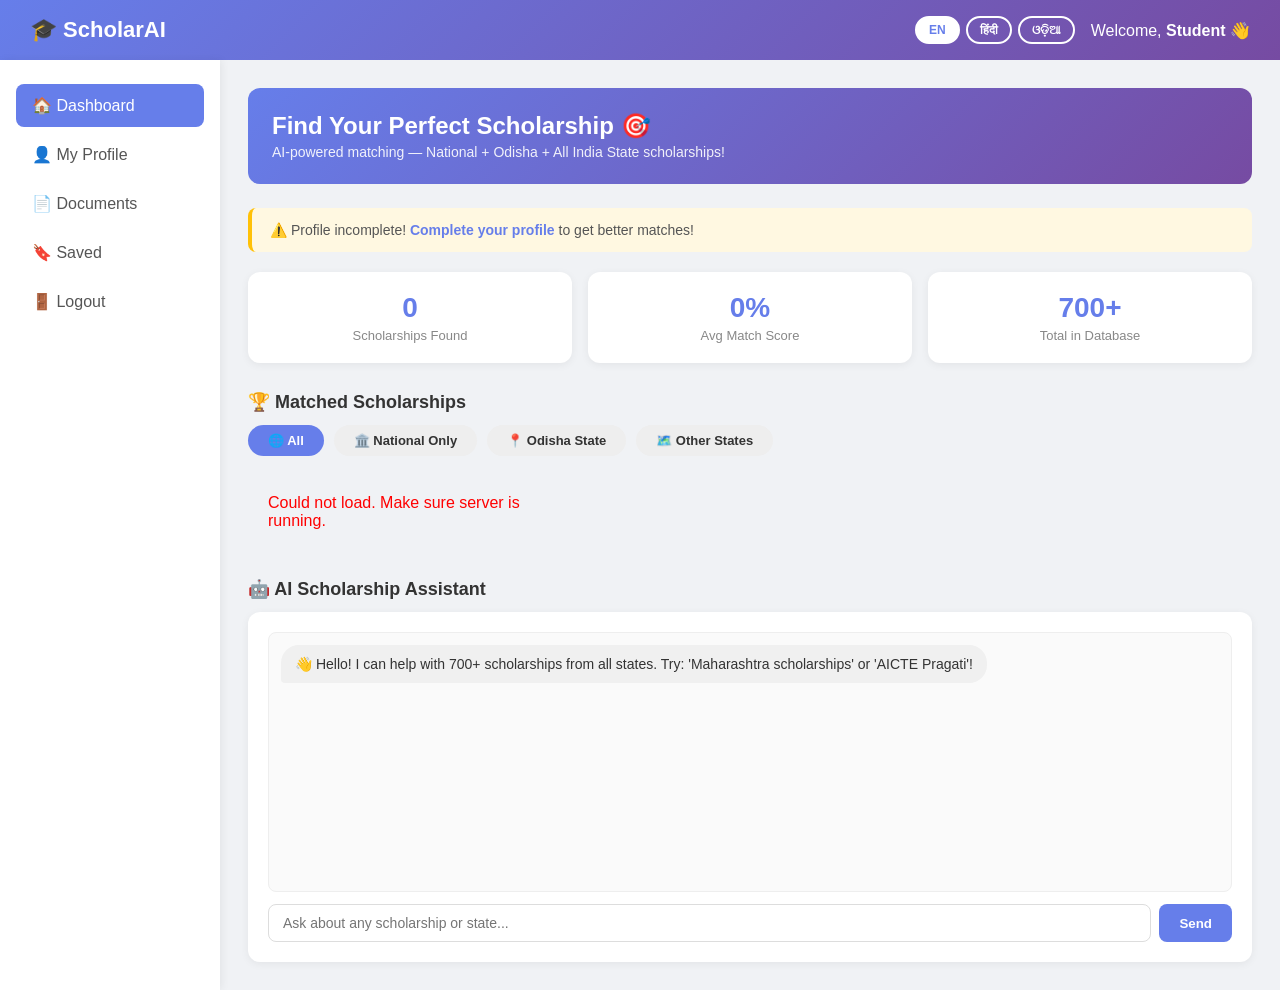
==== templates/dashboard.html @ e86f6b5e "ScholarAI complete project" ====
<!DOCTYPE html>
<html lang="en">
<head>
  <meta charset="UTF-8">
  <title>ScholarAI - Dashboard</title>
  <style>
    * { margin: 0; padding: 0; box-sizing: border-box; }
    body { font-family: 'Segoe UI', sans-serif; background: #f0f2f5; }
    .navbar {
      background: linear-gradient(135deg, #667eea, #764ba2);
      padding: 16px 30px;
      display: flex;
      justify-content: space-between;
      align-items: center;
      color: white;
    }
    .navbar h1 { font-size: 22px; }
    .navbar-right { display: flex; align-items: center; gap: 16px; }
    .lang-switcher { display: flex; gap: 6px; }
    .lang-btn {
      padding: 5px 12px;
      border: 2px solid white;
      border-radius: 20px;
      background: transparent;
      color: white;
      cursor: pointer;
      font-size: 12px;
      font-weight: 600;
    }
    .lang-btn.active { background: white; color: #667eea; }
    .container { display: flex; min-height: calc(100vh - 60px); }
    .sidebar {
      width: 220px;
      background: white;
      padding: 24px 16px;
      box-shadow: 2px 0 8px rgba(0,0,0,0.06);
    }
    .sidebar a {
      display: block;
      padding: 12px 16px;
      color: #555;
      text-decoration: none;
      border-radius: 8px;
      margin-bottom: 6px;
      font-weight: 500;
    }
    .sidebar a:hover, .sidebar a.active { background: #667eea; color: white; }
    .main { flex: 1; padding: 28px; }
    .welcome {
      background: linear-gradient(135deg, #667eea, #764ba2);
      color: white;
      padding: 24px;
      border-radius: 12px;
      margin-bottom: 24px;
    }
    .welcome h2 { font-size: 24px; margin-bottom: 4px; }
    .welcome p { opacity: 0.9; font-size: 14px; }
    .stats { display: flex; gap: 16px; margin-bottom: 28px; }
    .stat-card {
      background: white;
      padding: 20px;
      border-radius: 12px;
      flex: 1;
      text-align: center;
      box-shadow: 0 2px 8px rgba(0,0,0,0.06);
    }
    .stat-card h3 { font-size: 28px; color: #667eea; }
    .stat-card p { color: #888; font-size: 13px; margin-top: 4px; }
    .section-title { font-size: 18px; font-weight: 700; color: #333; margin-bottom: 12px; }
    .filter-btns { display: flex; gap: 10px; margin-bottom: 18px; flex-wrap: wrap; }
    .filter-btn {
      padding: 8px 20px;
      border: none;
      border-radius: 20px;
      cursor: pointer;
      font-weight: 600;
      font-size: 13px;
    }
    .filter-btn.active { background: #667eea; color: white; }
    .filter-btn.inactive { background: #eee; color: #333; }
    .filter-btn:hover { opacity: 0.85; }
    .cards-grid {
      display: grid;
      grid-template-columns: repeat(auto-fill, minmax(280px, 1fr));
      gap: 18px;
      margin-bottom: 28px;
    }
    .card {
      background: white;
      border-radius: 12px;
      padding: 20px;
      box-shadow: 0 2px 8px rgba(0,0,0,0.06);
      border-left: 4px solid #667eea;
    }
    .card h3 { font-size: 15px; color: #333; margin-bottom: 6px; }
    .card p { font-size: 13px; color: #666; margin-bottom: 4px; }
    .match { display: inline-block; background: #e8f5e9; color: #2e7d32; padding: 3px 10px; border-radius: 20px; font-size: 12px; font-weight: 600; margin: 6px 0; }
    .match.low { background: #fff3e0; color: #e65100; }
    .type-badge { display: inline-block; padding: 2px 8px; border-radius: 10px; font-size: 11px; font-weight: 600; margin-bottom: 6px; }
    .type-national { background: #e3f2fd; color: #1565c0; }
    .type-state { background: #fff3e0; color: #e65100; }
    .type-other { background: #f3e5f5; color: #6a1b9a; }
    .btn-row { display: flex; gap: 8px; margin-top: 10px; }
    .apply-btn { flex: 1; padding: 8px 14px; background: #667eea; color: white; border-radius: 6px; text-decoration: none; font-size: 13px; border: none; cursor: pointer; text-align: center; }
    .apply-btn:hover { background: #764ba2; }
    .save-btn { padding: 8px 14px; background: #ffc107; color: #333; border: none; border-radius: 6px; cursor: pointer; font-size: 14px; font-weight: 600; }
    .save-btn:hover { background: #ffb300; }
    .profile-banner { background: #fff8e1; border-left: 4px solid #ffc107; padding: 14px 18px; border-radius: 8px; margin-bottom: 20px; font-size: 14px; color: #555; display: none; }
    .profile-banner a { color: #667eea; font-weight: 600; text-decoration: none; }
    .chatbot { background: white; border-radius: 12px; padding: 20px; box-shadow: 0 2px 8px rgba(0,0,0,0.06); }
    .chat-box { height: 260px; overflow-y: auto; border: 1px solid #eee; border-radius: 8px; padding: 12px; margin-bottom: 12px; background: #fafafa; }
    .chat-msg { margin-bottom: 10px; font-size: 14px; }
    .chat-msg.user { text-align: right; }
    .chat-msg.user span { background: #667eea; color: white; padding: 8px 14px; border-radius: 18px 18px 4px 18px; display: inline-block; max-width: 80%; }
    .chat-msg.bot span { background: #f0f0f0; color: #333; padding: 8px 14px; border-radius: 18px 18px 18px 4px; display: inline-block; max-width: 80%; line-height: 1.6; }
    .chat-msg.bot span a { color: #667eea; font-weight: 600; word-break: break-all; }
    .chat-input { display: flex; gap: 8px; }
    .chat-input input { flex: 1; padding: 10px 14px; border: 1px solid #ddd; border-radius: 8px; font-size: 14px; outline: none; }
    .chat-input input:focus { border-color: #667eea; }
    .chat-input button { padding: 10px 20px; background: #667eea; color: white; border: none; border-radius: 8px; cursor: pointer; font-weight: 600; }
    .chat-input button:hover { background: #764ba2; }
  </style>
</head>
<body>

<div class="navbar">
  <h1>🎓 ScholarAI</h1>
  <div class="navbar-right">
    <div class="lang-switcher">
      <button class="lang-btn active" id="lang-en" onclick="setLang('en')">EN</button>
      <button class="lang-btn" id="lang-hi" onclick="setLang('hi')">हिंदी</button>
      <button class="lang-btn" id="lang-od" onclick="setLang('od')">ଓଡ଼ିଆ</button>
    </div>
    <span>Welcome, <strong id="user-name">Student</strong> 👋</span>
  </div>
</div>

<div class="container">
  <div class="sidebar">
    <a href="/dashboard" class="active" data-key="dashboard">🏠 Dashboard</a>
    <a href="/profile" data-key="profile">👤 My Profile</a>
    <a href="/documents" data-key="documents">📄 Documents</a>
    <a href="/saved" data-key="saved">🔖 Saved</a>
    <a href="/" onclick="localStorage.clear()" data-key="logout">🚪 Logout</a>
  </div>

  <div class="main">
    <div class="welcome">
      <h2 id="welcome-title">Find Your Perfect Scholarship 🎯</h2>
      <p id="welcome-sub">AI-powered matching — National + Odisha + All India State scholarships!</p>
    </div>

    <div class="profile-banner" id="profile-banner">
      <span id="banner-text">⚠️ Profile incomplete!</span>
      <a href="/profile" id="banner-link">Complete your profile</a>
      <span id="banner-text2"> to get better matches!</span>
    </div>

    <div class="stats">
      <div class="stat-card">
        <h3 id="total-count">0</h3>
        <p id="stat1">Scholarships Found</p>
      </div>
      <div class="stat-card">
        <h3 id="avg-match">0%</h3>
        <p id="stat2">Avg Match Score</p>
      </div>
      <div class="stat-card">
        <h3 id="db-total">700+</h3>
        <p id="stat3">Total in Database</p>
      </div>
    </div>

    <div class="section-title" id="matched-title">🏆 Matched Scholarships</div>
    <div class="filter-btns">
      <button class="filter-btn active" id="btn-all" onclick="loadScholarships('all')" data-key="filter-all">🌐 All</button>
      <button class="filter-btn inactive" id="btn-national" onclick="loadScholarships('national')" data-key="filter-national">🏛️ National Only</button>
      <button class="filter-btn inactive" id="btn-state" onclick="loadScholarships('state')" data-key="filter-state">📍 Odisha State</button>
      <button class="filter-btn inactive" id="btn-other" onclick="loadScholarships('other')" data-key="filter-other">🗺️ Other States</button>
    </div>

    <div class="cards-grid" id="scholarship-cards">
      <p style="color:#888;padding:20px;">Loading scholarships...</p>
    </div>

    <div class="section-title" id="chatbot-title">🤖 AI Scholarship Assistant</div>
    <div class="chatbot">
      <div class="chat-box" id="chat-box">
        <div class="chat-msg bot">
          <span id="chat-welcome">👋 Hello! I can help with 700+ scholarships from all states. Try asking: 'Maharashtra scholarships' or 'AICTE Pragati'!</span>
        </div>
      </div>
      <div class="chat-input">
        <input type="text" id="chat-input"
          placeholder="Ask about any scholarship or state..."
          onkeypress="if(event.key==='Enter') sendChat()">
        <button onclick="sendChat()" id="send-btn">Send</button>
      </div>
    </div>
  </div>
</div>

<script>
  const translations = {
    en: {
      "dashboard": "🏠 Dashboard", "profile": "👤 My Profile",
      "documents": "📄 Documents", "saved": "🔖 Saved", "logout": "🚪 Logout",
      "welcome-title": "Find Your Perfect Scholarship 🎯",
      "welcome-sub": "AI-powered matching — National + Odisha + All India State scholarships!",
      "banner-text": "⚠️ Profile incomplete!", "banner-link": "Complete your profile",
      "banner-text2": " to get better matches!",
      "stat1": "Scholarships Found", "stat2": "Avg Match Score", "stat3": "Total in Database",
      "matched-title": "🏆 Matched Scholarships",
      "filter-all": "🌐 All", "filter-national": "🏛️ National Only",
      "filter-state": "📍 Odisha State", "filter-other": "🗺️ Other States",
      "chatbot-title": "🤖 AI Scholarship Assistant",
      "chat-welcome": "👋 Hello! I can help with 700+ scholarships from all states. Try: 'Maharashtra scholarships' or 'AICTE Pragati'!",
      "chat-placeholder": "Ask about any scholarship or state...",
      "send-btn": "Send", "apply-btn": "Apply Now →",
      "provider": "Provider", "amount": "Amount", "deadline": "Deadline", "match-text": "Match",
      "national-badge": "🏛️ National", "state-badge": "📍 Odisha State", "other-badge": "🗺️ State",
      "no-scholarship": "No scholarships found.", "update-profile": "Update profile for better matches!",
      "days-left": "days left", "only": "Only", "passed": "Deadline passed"
    },
    hi: {
      "dashboard": "🏠 डैशबोर्ड", "profile": "👤 मेरी प्रोफाइल",
      "documents": "📄 दस्तावेज़", "saved": "🔖 सहेजे गए", "logout": "🚪 लॉग आउट",
      "welcome-title": "अपनी सही छात्रवृत्ति खोजें 🎯",
      "welcome-sub": "AI आधारित मिलान — राष्ट्रीय + ओडिशा + सभी राज्य छात्रवृत्ति!",
      "banner-text": "⚠️ प्रोफाइल अधूरी है!", "banner-link": "अपनी प्रोफाइल पूरी करें",
      "banner-text2": " बेहतर मिलान के लिए!",
      "stat1": "छात्रवृत्तियां मिलीं", "stat2": "औसत मिलान स्कोर", "stat3": "डेटाबेस में कुल",
      "matched-title": "🏆 मिली हुई छात्रवृत्तियां",
      "filter-all": "🌐 सभी", "filter-national": "🏛️ केवल राष्ट्रीय",
      "filter-state": "📍 ओडिशा राज्य", "filter-other": "🗺️ अन्य राज्य",
      "chatbot-title": "🤖 AI छात्रवृत्ति सहायक",
      "chat-welcome": "👋 नमस्ते! मैं 700+ छात्रवृत्तियों में मदद कर सकता हूं। पूछें: 'महाराष्ट्र छात्रवृत्ति'!",
      "chat-placeholder": "किसी भी छात्रवृत्ति या राज्य के बारे में पूछें...",
      "send-btn": "भेजें", "apply-btn": "अभी आवेदन करें →",
      "provider": "प्रदाता", "amount": "राशि", "deadline": "अंतिम तिथि", "match-text": "मिलान",
      "national-badge": "🏛️ राष्ट्रीय", "state-badge": "📍 ओडिशा राज्य", "other-badge": "🗺️ राज्य",
      "no-scholarship": "कोई छात्रवृत्ति नहीं मिली।", "update-profile": "बेहतर मिलान के लिए प्रोफाइल अपडेट करें!",
      "days-left": "दिन बचे", "only": "केवल", "passed": "समय सीमा समाप्त"
    },
    od: {
      "dashboard": "🏠 ଡ୍ୟାସବୋର୍ଡ", "profile": "👤 ମୋ ପ୍ରୋଫାଇଲ",
      "documents": "📄 ଦଲିଲ", "saved": "🔖 ସଞ୍ଚିତ", "logout": "🚪 ଲଗଆଉଟ",
      "welcome-title": "ଆପଣଙ୍କ ସଠିକ ଛାତ୍ରବୃତ୍ତି ଖୋଜନ୍ତୁ 🎯",
      "welcome-sub": "AI ଆଧାରିତ ମିଳାଣ — ଜାତୀୟ + ଓଡ଼ିଶା + ସମସ୍ତ ରାଜ୍ୟ ଛାତ୍ରବୃତ୍ତି!",
      "banner-text": "⚠️ ପ୍ରୋଫାଇଲ ଅସମ୍ପୂର୍ଣ୍ଣ!", "banner-link": "ଆପଣଙ୍କ ପ୍ରୋଫାଇଲ ସମ୍ପୂର୍ଣ୍ଣ କରନ୍ତୁ",
      "banner-text2": " ଭଲ ମିଳାଣ ପାଇଁ!",
      "stat1": "ଛାତ୍ରବୃତ୍ତି ମିଳିଲା", "stat2": "ହାରାହାରି ମିଳାଣ", "stat3": "ଡାଟାବେସରେ ମୋଟ",
      "matched-title": "🏆 ମିଳିଥିବା ଛାତ୍ରବୃତ୍ତି",
      "filter-all": "🌐 ସମସ୍ତ", "filter-national": "🏛️ କେବଳ ଜାତୀୟ",
      "filter-state": "📍 ଓଡ଼ିଶା ରାଜ୍ୟ", "filter-other": "🗺️ ଅନ୍ୟ ରାଜ୍ୟ",
      "chatbot-title": "🤖 AI ଛାତ୍ରବୃତ୍ତି ସହାୟକ",
      "chat-welcome": "👋 ନମସ୍କାର! ମୁଁ 700+ ଛାତ୍ରବୃତ୍ତି ବିଷୟରେ ସାହାଯ୍ୟ କରିପାରିବି!",
      "chat-placeholder": "ଯେକୌଣସି ଛାତ୍ରବୃତ୍ତି ବା ରାଜ୍ୟ ବିଷୟରେ ପଚାରନ୍ତୁ...",
      "send-btn": "ପଠାନ୍ତୁ", "apply-btn": "ଏବେ ଆବେଦନ କରନ୍ତୁ →",
      "provider": "ପ୍ରଦାନକର୍ତ୍ତା", "amount": "ପରିମାଣ", "deadline": "ଶେଷ ତାରିଖ", "match-text": "ମିଳାଣ",
      "national-badge": "🏛️ ଜାତୀୟ", "state-badge": "📍 ଓଡ଼ିଶା ରାଜ୍ୟ", "other-badge": "🗺️ ରାଜ୍ୟ",
      "no-scholarship": "କୌଣସି ଛାତ୍ରବୃତ୍ତି ମିଳିଲା ନାହିଁ।", "update-profile": "ଭଲ ମିଳାଣ ପାଇଁ ପ୍ରୋଫାଇଲ ଅପଡେଟ କରନ୍ତୁ!",
      "days-left": "ଦିନ ବାକି", "only": "କେବଳ", "passed": "ସମୟସୀମା ଶେଷ"
    }
  };

  let currentLang = localStorage.getItem("lang") || "en";
  let currentFilter = "all";
  const userName = localStorage.getItem("user_name");
  const userEmail = localStorage.getItem("user_email");
  if (userName) document.getElementById("user-name").textContent = userName;
  if (!userEmail) document.getElementById("profile-banner").style.display = "block";

  // Load total count
  fetch("/get_total_count")
  .then(r => r.json())
  .then(data => { document.getElementById("db-total").textContent = data.total + "+"; })
  .catch(() => {});

  // ==============================
  // COUNTDOWN HELPER
  // ==============================
  function getCountdown(deadlineStr, t) {
    try {
      const months = {"Jan":0,"Feb":1,"Mar":2,"Apr":3,"May":4,"Jun":5,"Jul":6,"Aug":7,"Sep":8,"Oct":9,"Nov":10,"Dec":11};
      let day, month, year;
      if (deadlineStr.includes("-")) {
        const parts = deadlineStr.split("-");
        day = parseInt(parts[0]); month = parseInt(parts[1]) - 1; year = parseInt(parts[2]);
      } else {
        const parts = deadlineStr.split(" ");
        day = parseInt(parts[0]); month = months[parts[1]] !== undefined ? months[parts[1]] : 0; year = parseInt(parts[2]);
      }
      const deadlineDate = new Date(year, month, day);
      const today = new Date(); today.setHours(0,0,0,0);
      const daysLeft = Math.ceil((deadlineDate - today) / (1000 * 60 * 60 * 24));
      if (daysLeft > 60) return `<span style="background:#e8f5e9;color:#2e7d32;padding:3px 10px;border-radius:20px;font-size:12px;font-weight:600;display:inline-block;margin:4px 0;">⏰ ${daysLeft} ${t["days-left"]}</span>`;
      else if (daysLeft > 30) return `<span style="background:#fff3e0;color:#f57c00;padding:3px 10px;border-radius:20px;font-size:12px;font-weight:600;display:inline-block;margin:4px 0;">⚠️ ${daysLeft} ${t["days-left"]}</span>`;
      else if (daysLeft > 0) return `<span style="background:#ffebee;color:#c62828;padding:3px 10px;border-radius:20px;font-size:12px;font-weight:600;display:inline-block;margin:4px 0;">🔥 ${t["only"]} ${daysLeft} ${t["days-left"]}!</span>`;
      else return `<span style="background:#f5f5f5;color:#999;padding:3px 10px;border-radius:20px;font-size:12px;font-weight:600;display:inline-block;margin:4px 0;">❌ ${t["passed"]}</span>`;
    } catch(e) { return ""; }
  }

  // ==============================
  // SET LANGUAGE
  // ==============================
  function setLang(lang) {
    currentLang = lang;
    localStorage.setItem("lang", lang);
    ["en","hi","od"].forEach(l => {
      document.getElementById("lang-"+l).className = l===lang ? "lang-btn active" : "lang-btn";
    });
    const t = translations[lang];
    document.getElementById("welcome-title").textContent = t["welcome-title"];
    document.getElementById("welcome-sub").textContent = t["welcome-sub"];
    document.getElementById("banner-text").textContent = t["banner-text"];
    document.getElementById("banner-link").textContent = t["banner-link"];
    document.getElementById("banner-text2").textContent = t["banner-text2"];
    document.getElementById("stat1").textContent = t["stat1"];
    document.getElementById("stat2").textContent = t["stat2"];
    document.getElementById("stat3").textContent = t["stat3"];
    document.getElementById("matched-title").textContent = t["matched-title"];
    document.getElementById("btn-all").textContent = t["filter-all"];
    document.getElementById("btn-national").textContent = t["filter-national"];
    document.getElementById("btn-state").textContent = t["filter-state"];
    document.getElementById("btn-other").textContent = t["filter-other"];
    document.getElementById("chatbot-title").textContent = t["chatbot-title"];
    document.getElementById("chat-welcome").textContent = t["chat-welcome"];
    document.getElementById("chat-input").placeholder = t["chat-placeholder"];
    document.getElementById("send-btn").textContent = t["send-btn"];
    document.querySelectorAll(".sidebar a").forEach(a => {
      const key = a.getAttribute("data-key");
      if (key && t[key]) a.textContent = t[key];
    });
    loadScholarships(currentFilter);
  }

  // ==============================
  // LOAD SCHOLARSHIPS
  // ==============================
  function loadScholarships(filter) {
    currentFilter = filter;
    const t = translations[currentLang];
    ["all","national","state","other"].forEach(f => {
      const btn = document.getElementById("btn-"+f);
      if (btn) btn.className = f===filter ? "filter-btn active" : "filter-btn inactive";
    });
    const container = document.getElementById("scholarship-cards");
    container.innerHTML = "<p style='color:#888;padding:20px;'>Loading...</p>";
    fetch("/get_scholarships", {
      method: "POST",
      headers: {"Content-Type":"application/json"},
      body: JSON.stringify({email: userEmail, filter: filter})
    })
    .then(r => r.json())
    .then(data => {
      document.getElementById("total-count").textContent = data.length;
      if (data.length > 0) {
        const avg = Math.round(data.reduce((sum,s) => sum + parseInt(s.match), 0) / data.length);
        document.getElementById("avg-match").textContent = avg + "%";
      }
      container.innerHTML = "";
      if (data.length === 0) {
        container.innerHTML = `
          <div style="padding:20px;color:#888;text-align:center;grid-column:1/-1;">
            <p style="font-size:16px;">${t["no-scholarship"]}</p>
            <a href="/profile" style="color:#667eea;font-weight:600;text-decoration:none;">
              ${t["update-profile"]}
            </a>
          </div>`;
        return;
      }
      data.forEach(s => {
        const matchNum = parseInt(s.match);
        const matchClass = matchNum >= 70 ? "match" : "match low";
        const sType = s.type || "National";
        let typeBadge = "";
        if (sType === "National") {
          typeBadge = `<span class="type-badge type-national">${t["national-badge"]}</span>`;
        } else if (sType === "Odisha State") {
          typeBadge = `<span class="type-badge type-state">${t["state-badge"]}</span>`;
        } else {
          typeBadge = `<span class="type-badge type-other">🗺️ ${sType}</span>`;
        }
        const countdownHtml = getCountdown(s.deadline, t);
        const districtHtml = s.district && s.district !== "All" && s.district !== ""
          ? `<p>📍 District: ${s.district}</p>` : "";
        container.innerHTML += `
          <div class="card">
            <h3>${s.name}</h3>
            ${typeBadge}
            <p>🏛️ ${t["provider"]}: ${s.provider}</p>
            <p>💰 ${t["amount"]}: ${s.amount}</p>
            <p>📅 ${t["deadline"]}: ${s.deadline}</p>
            ${districtHtml}
            ${countdownHtml}
            <span class="${matchClass}">✅ ${t["match-text"]}: ${s.match}</span><br>
            <div class="btn-row">
              <a class="apply-btn"
                href="https://www.google.com/search?q=${encodeURIComponent(s.name+' official apply 2026')}"
                target="_blank">
                ${t["apply-btn"]}
              </a>
              <button class="save-btn"
                id="save-${s.name.replace(/[^a-zA-Z0-9]/g,'_')}"
                onclick="saveScholarship('${s.name.replace(/'/g,"\\'")}')">
                🔖
              </button>
            </div>
          </div>`;
      });
    })
    .catch(() => {
      container.innerHTML = "<p style='color:red;padding:20px;'>Could not load. Make sure server is running.</p>";
    });
  }

  // ==============================
  // SAVE SCHOLARSHIP
  // ==============================
  function saveScholarship(name) {
    const key = name.replace(/[^a-zA-Z0-9]/g,'_');
    const btn = document.getElementById("save-" + key);
    fetch("/save_scholarship", {
      method: "POST",
      headers: {"Content-Type":"application/json"},
      body: JSON.stringify({email: userEmail, name: name})
    })
    .then(r => r.json())
    .then(data => {
      if (data.status === "saved") {
        if (btn) { btn.style.background = "#4caf50"; btn.style.color = "white"; btn.textContent = "✅"; }
        setTimeout(() => { if (btn) { btn.style.background = "#ffc107"; btn.style.color = "#333"; btn.textContent = "🔖"; } }, 2000);
      } else if (data.status === "exists") {
        if (btn) btn.textContent = "✅";
        setTimeout(() => { if (btn) btn.textContent = "🔖"; }, 2000);
      }
    });
  }

  // Load on start
  setLang(currentLang);

  // ==============================
  // CHATBOT WITH CLICKABLE LINKS
  // ==============================
function sendChat() {
    const input = document.getElementById("chat-input");
    const box = document.getElementById("chat-box");
    const msg = input.value.trim();
    if (!msg) return;
    box.innerHTML += `<div class="chat-msg user"><span>${msg}</span></div>`;
    input.value = "";
    box.scrollTop = box.scrollHeight;
    fetch("/chat", {
      method: "POST",
      headers: {"Content-Type":"application/json"},
      body: JSON.stringify({message: msg, lang: currentLang})
    })
    .then(r => r.json())
    .then(data => {
      let reply = data.reply;

      // Step 1 - Remove markdown bold **text**
      reply = reply.replace(/\*\*([^*]+)\*\*/g, '<strong>$1</strong>');

      // Step 2 - Remove markdown [text](url) format
      reply = reply.replace(/\[([^\]]+)\]\((https?:\/\/[^)]+)\)/g, '$2');

      // Step 3 - Make plain URLs clickable
      reply = reply.replace(/(https?:\/\/[^\s<>"']+)/g, function(url) {
        url = url.replace(/[.,;:!?)]+$/, '');
        return '<a href="' + url + '" target="_blank" style="color:#667eea;font-weight:700;text-decoration:underline;">' + url + '</a>';
      });

      // Step 4 - Convert newlines to line breaks
      reply = reply.replace(/\n/g, '<br>');

      box.innerHTML += `<div class="chat-msg bot"><span>🤖 ${reply}</span></div>`;
      box.scrollTop = box.scrollHeight;
    });
  }
</script>
</body>
</html>
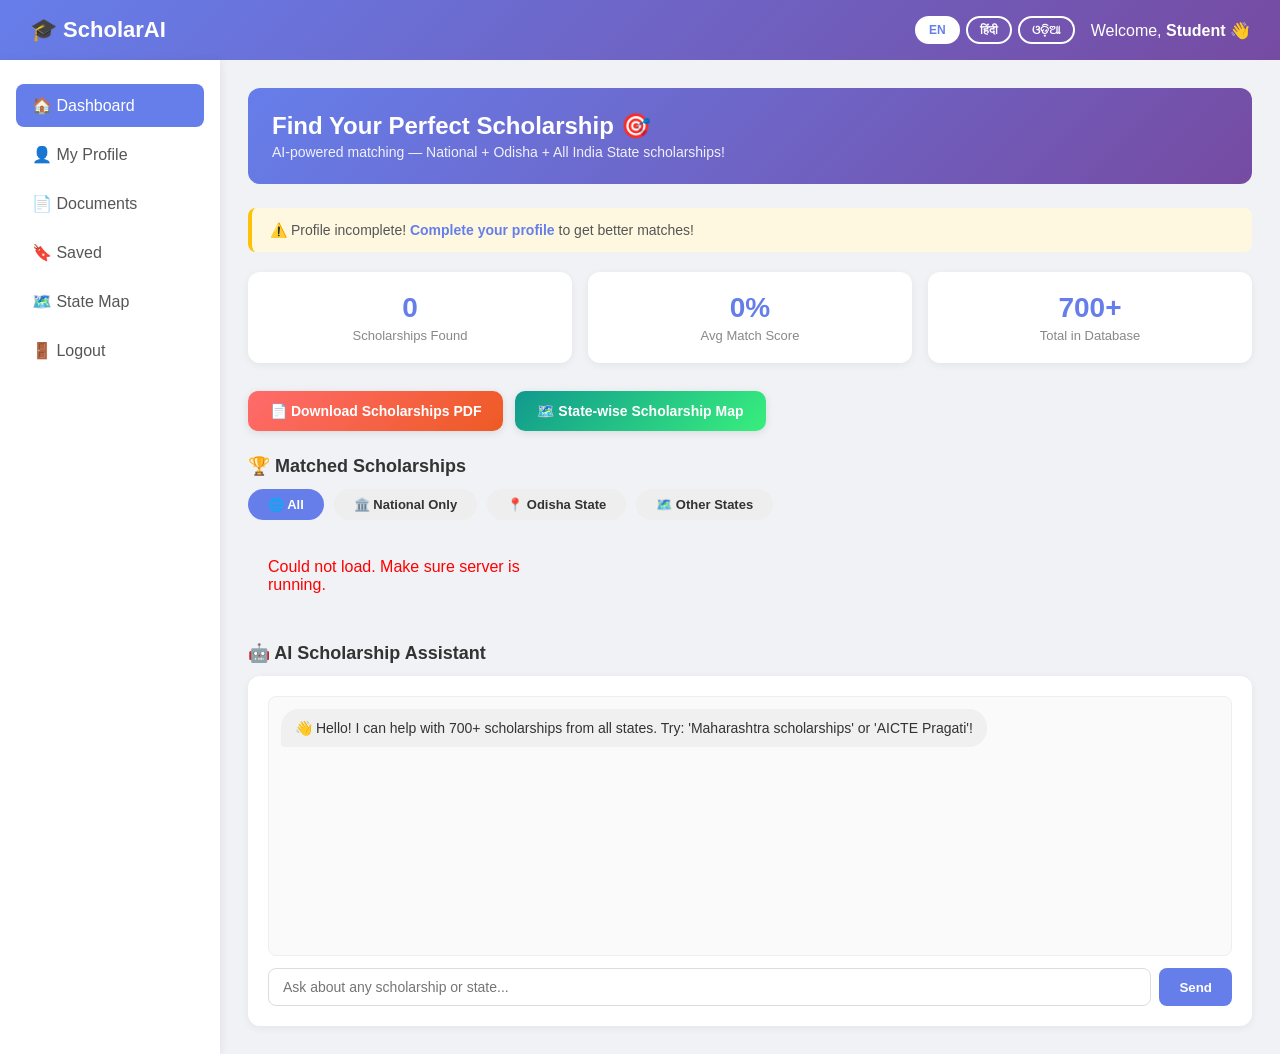
==== commit 3df12dea: "Latest updates" ====
--- a/templates/dashboard.html
+++ b/templates/dashboard.html
@@ -119,6 +119,59 @@
     .chat-input input:focus { border-color: #667eea; }
     .chat-input button { padding: 10px 20px; background: #667eea; color: white; border: none; border-radius: 8px; cursor: pointer; font-weight: 600; }
     .chat-input button:hover { background: #764ba2; }
+
+    /* Quick Actions toolbar */
+    .quick-actions {
+      display: flex;
+      gap: 12px;
+      margin-bottom: 24px;
+      flex-wrap: wrap;
+    }
+    .action-btn {
+      display: inline-flex;
+      align-items: center;
+      gap: 8px;
+      padding: 12px 22px;
+      border-radius: 10px;
+      font-size: 14px;
+      font-weight: 700;
+      text-decoration: none;
+      border: none;
+      cursor: pointer;
+      transition: transform 0.15s, opacity 0.15s;
+      box-shadow: 0 2px 8px rgba(0,0,0,0.10);
+    }
+    .action-btn:hover { opacity: 0.88; transform: translateY(-2px); }
+    .btn-pdf {
+      background: linear-gradient(135deg, #ff6b6b, #ee5a24);
+      color: white;
+    }
+    .btn-map {
+      background: linear-gradient(135deg, #11998e, #38ef7d);
+      color: white;
+    }
+
+    /* PDF loading spinner */
+    .pdf-loading {
+      display: none;
+      align-items: center;
+      gap: 8px;
+      padding: 12px 22px;
+      border-radius: 10px;
+      font-size: 14px;
+      font-weight: 700;
+      background: linear-gradient(135deg, #ff6b6b, #ee5a24);
+      color: white;
+      box-shadow: 0 2px 8px rgba(0,0,0,0.10);
+    }
+    @keyframes spin { to { transform: rotate(360deg); } }
+    .spinner {
+      width: 16px; height: 16px;
+      border: 2px solid rgba(255,255,255,0.4);
+      border-top-color: white;
+      border-radius: 50%;
+      animation: spin 0.8s linear infinite;
+    }
   </style>
 </head>
 <body>
@@ -141,6 +194,7 @@
     <a href="/profile" data-key="profile">👤 My Profile</a>
     <a href="/documents" data-key="documents">📄 Documents</a>
     <a href="/saved" data-key="saved">🔖 Saved</a>
+    <a href="/map" data-key="map">🗺️ State Map</a>
     <a href="/" onclick="localStorage.clear()" data-key="logout">🚪 Logout</a>
   </div>
 
@@ -171,6 +225,21 @@
       </div>
     </div>
 
+    <!-- Quick Action Buttons -->
+    <div class="quick-actions">
+      <!-- PDF button — calls downloadPDF() which passes email as query param -->
+      <button class="action-btn btn-pdf" id="pdf-btn" onclick="downloadPDF()">
+        📄 Download Scholarships PDF
+      </button>
+      <!-- Loading state (hidden by default) -->
+      <div class="pdf-loading" id="pdf-loading">
+        <div class="spinner"></div> Generating PDF...
+      </div>
+      <a class="action-btn btn-map" href="/map">
+        🗺️ State-wise Scholarship Map
+      </a>
+    </div>
+
     <div class="section-title" id="matched-title">🏆 Matched Scholarships</div>
     <div class="filter-btns">
       <button class="filter-btn active" id="btn-all" onclick="loadScholarships('all')" data-key="filter-all">🌐 All</button>
@@ -204,7 +273,8 @@
   const translations = {
     en: {
       "dashboard": "🏠 Dashboard", "profile": "👤 My Profile",
-      "documents": "📄 Documents", "saved": "🔖 Saved", "logout": "🚪 Logout",
+      "documents": "📄 Documents", "saved": "🔖 Saved",
+      "map": "🗺️ State Map", "logout": "🚪 Logout",
       "welcome-title": "Find Your Perfect Scholarship 🎯",
       "welcome-sub": "AI-powered matching — National + Odisha + All India State scholarships!",
       "banner-text": "⚠️ Profile incomplete!", "banner-link": "Complete your profile",
@@ -224,7 +294,8 @@
     },
     hi: {
       "dashboard": "🏠 डैशबोर्ड", "profile": "👤 मेरी प्रोफाइल",
-      "documents": "📄 दस्तावेज़", "saved": "🔖 सहेजे गए", "logout": "🚪 लॉग आउट",
+      "documents": "📄 दस्तावेज़", "saved": "🔖 सहेजे गए",
+      "map": "🗺️ राज्य मानचित्र", "logout": "🚪 लॉग आउट",
       "welcome-title": "अपनी सही छात्रवृत्ति खोजें 🎯",
       "welcome-sub": "AI आधारित मिलान — राष्ट्रीय + ओडिशा + सभी राज्य छात्रवृत्ति!",
       "banner-text": "⚠️ प्रोफाइल अधूरी है!", "banner-link": "अपनी प्रोफाइल पूरी करें",
@@ -244,7 +315,8 @@
     },
     od: {
       "dashboard": "🏠 ଡ୍ୟାସବୋର୍ଡ", "profile": "👤 ମୋ ପ୍ରୋଫାଇଲ",
-      "documents": "📄 ଦଲିଲ", "saved": "🔖 ସଞ୍ଚିତ", "logout": "🚪 ଲଗଆଉଟ",
+      "documents": "📄 ଦଲିଲ", "saved": "🔖 ସଞ୍ଚିତ",
+      "map": "🗺️ ରାଜ୍ୟ ମାନଚିତ୍ର", "logout": "🚪 ଲଗଆଉଟ",
       "welcome-title": "ଆପଣଙ୍କ ସଠିକ ଛାତ୍ରବୃତ୍ତି ଖୋଜନ୍ତୁ 🎯",
       "welcome-sub": "AI ଆଧାରିତ ମିଳାଣ — ଜାତୀୟ + ଓଡ଼ିଶା + ସମସ୍ତ ରାଜ୍ୟ ଛାତ୍ରବୃତ୍ତି!",
       "banner-text": "⚠️ ପ୍ରୋଫାଇଲ ଅସମ୍ପୂର୍ଣ୍ଣ!", "banner-link": "ଆପଣଙ୍କ ପ୍ରୋଫାଇଲ ସମ୍ପୂର୍ଣ୍ଣ କରନ୍ତୁ",
@@ -276,6 +348,29 @@
   .then(r => r.json())
   .then(data => { document.getElementById("db-total").textContent = data.total + "+"; })
   .catch(() => {});
+
+  // ==============================
+  // PDF DOWNLOAD — FIXED ✅
+  // Uses window.location.href with email as query param (GET request)
+  // ==============================
+  function downloadPDF() {
+    const email = localStorage.getItem("user_email") || "";
+    const pdfBtn = document.getElementById("pdf-btn");
+    const pdfLoading = document.getElementById("pdf-loading");
+
+    // Show loading state
+    pdfBtn.style.display = "none";
+    pdfLoading.style.display = "inline-flex";
+
+    // Redirect to PDF route with email as query param
+    window.location.href = "/download_scholarships_pdf?email=" + encodeURIComponent(email);
+
+    // Restore button after 3 seconds
+    setTimeout(() => {
+      pdfBtn.style.display = "inline-flex";
+      pdfLoading.style.display = "none";
+    }, 3000);
+  }
 
   // ==============================
   // COUNTDOWN HELPER
@@ -444,7 +539,7 @@
   // ==============================
   // CHATBOT WITH CLICKABLE LINKS
   // ==============================
-function sendChat() {
+  function sendChat() {
     const input = document.getElementById("chat-input");
     const box = document.getElementById("chat-box");
     const msg = input.value.trim();
@@ -460,26 +555,17 @@
     .then(r => r.json())
     .then(data => {
       let reply = data.reply;
-
-      // Step 1 - Remove markdown bold **text**
       reply = reply.replace(/\*\*([^*]+)\*\*/g, '<strong>$1</strong>');
-
-      // Step 2 - Remove markdown [text](url) format
       reply = reply.replace(/\[([^\]]+)\]\((https?:\/\/[^)]+)\)/g, '$2');
-
-      // Step 3 - Make plain URLs clickable
       reply = reply.replace(/(https?:\/\/[^\s<>"']+)/g, function(url) {
         url = url.replace(/[.,;:!?)]+$/, '');
         return '<a href="' + url + '" target="_blank" style="color:#667eea;font-weight:700;text-decoration:underline;">' + url + '</a>';
       });
-
-      // Step 4 - Convert newlines to line breaks
       reply = reply.replace(/\n/g, '<br>');
-
       box.innerHTML += `<div class="chat-msg bot"><span>🤖 ${reply}</span></div>`;
       box.scrollTop = box.scrollHeight;
     });
   }
 </script>
 </body>
-</html>
+</html>
